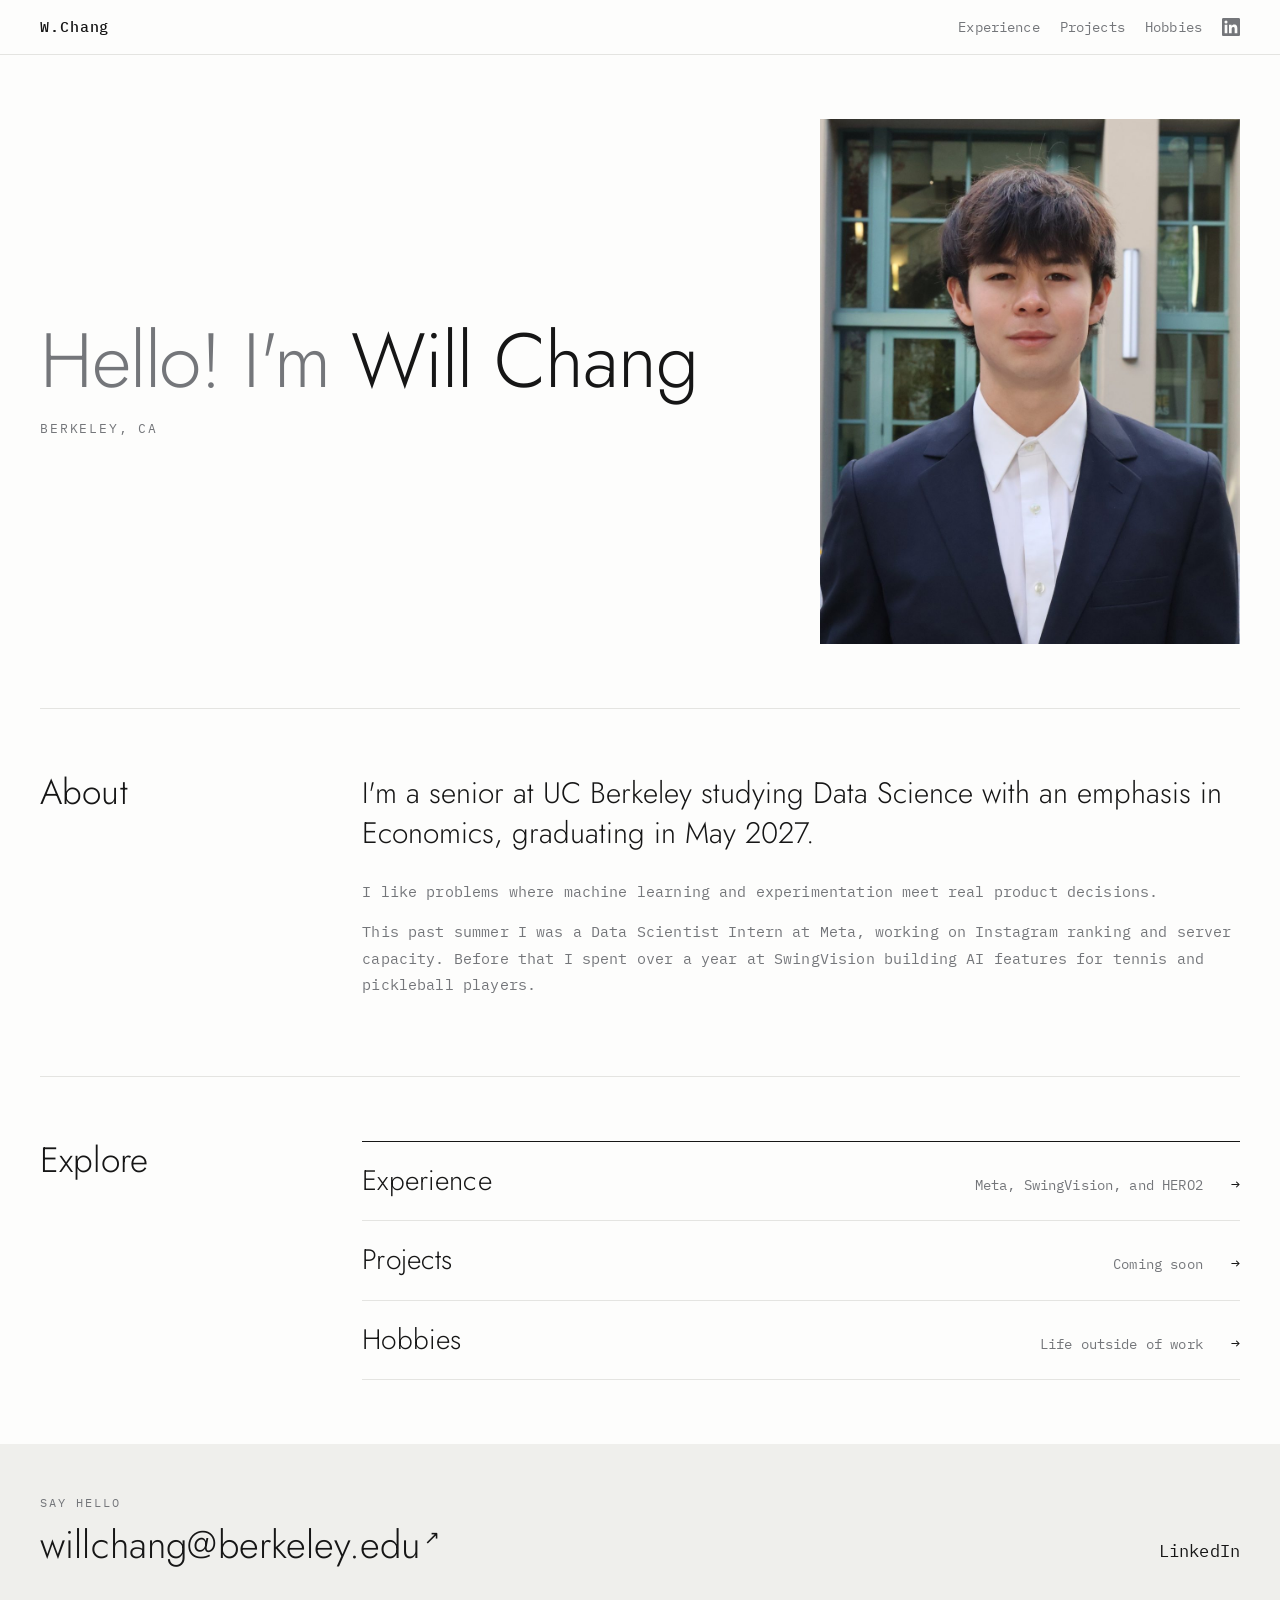
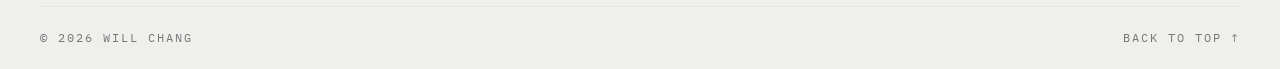
==== index.html @ 9edc7289 "Footer: say-hello email, LinkedIn, back to top; align bar edges with content Co-Authored-By: Claude " ====
<!doctype html>
<html lang="en">
<head>
  <meta charset="utf-8">
  <meta name="viewport" content="width=device-width, initial-scale=1">
  <title>William Chang</title>
  <meta name="description" content="William Chang — Data Science at UC Berkeley.">
  <link rel="preconnect" href="https://fonts.googleapis.com">
  <link rel="preconnect" href="https://fonts.gstatic.com" crossorigin>
  <link href="https://fonts.googleapis.com/css2?family=IBM+Plex+Mono:wght@400;500&family=Jost:wght@300;400&display=swap" rel="stylesheet">
  <link rel="stylesheet" href="assets/style.css">
</head>
<body>
  <header>
    <nav>
      <a class="brand" href="index.html">W.Chang</a>
      <ul class="links">
        <li><a href="experience.html">Experience</a></li>
        <li><a href="projects.html">Projects</a></li>
        <li><a href="hobbies.html">Hobbies</a></li>
        <li><a href="https://www.linkedin.com/in/william-chang-2434bb2b8/" aria-label="LinkedIn"><svg viewBox="0 0 24 24" aria-hidden="true"><path d="M20.45 20.45h-3.56v-5.57c0-1.33-.02-3.04-1.85-3.04-1.85 0-2.13 1.45-2.13 2.94v5.67H9.35V9h3.41v1.56h.05c.48-.9 1.64-1.85 3.37-1.85 3.6 0 4.27 2.37 4.27 5.46v6.28zM5.34 7.43a2.06 2.06 0 1 1 0-4.13 2.06 2.06 0 0 1 0 4.13zM7.12 20.45H3.56V9h3.56v11.45zM22.22 0H1.77C.79 0 0 .77 0 1.73v20.54C0 23.23.79 24 1.77 24h20.45c.98 0 1.78-.77 1.78-1.73V1.73C24 .77 23.2 0 22.22 0z"/></svg></a></li>
      </ul>
    </nav>
  </header>
  <main class="home-main">
    <section class="hero">
      <div class="hero-text">
        <h1 class="name"><span class="hello">Hello! I'm</span> Will Chang</h1>
        <p class="eyebrow">Berkeley, CA</p>
      </div>
      <div class="photo"><img src="assets/headshot.jpg" alt="William Chang" width="1000" height="1250"></div>
    </section>

    <section class="band" id="about">
      <h2 class="band-label">About</h2>
      <div class="band-body">
        <p class="lead">I'm a senior at UC Berkeley studying Data Science with an emphasis in Economics, graduating in May 2027.</p>
        <p>I like problems where machine learning and experimentation meet real product decisions.</p>
        <p>This past summer I was a Data Scientist Intern at Meta, working on Instagram ranking and server capacity. Before that I spent over a year at SwingVision building AI features for tennis and pickleball players.</p>
      </div>
    </section>

    <section class="band" id="explore">
      <h2 class="band-label">Explore</h2>
      <ul class="explore">
        <li><a href="experience.html"><span class="ex-name">Experience</span><span class="ex-desc">Meta, SwingVision, and HERO2</span><span class="ex-arrow" aria-hidden="true">→</span></a></li>
        <li><a href="projects.html"><span class="ex-name">Projects</span><span class="ex-desc">Coming soon</span><span class="ex-arrow" aria-hidden="true">→</span></a></li>
        <li><a href="hobbies.html"><span class="ex-name">Hobbies</span><span class="ex-desc">Life outside of work</span><span class="ex-arrow" aria-hidden="true">→</span></a></li>
      </ul>
    </section>
  </main>

  <footer>
    <div class="foot-top">
      <a class="say-hello" href="mailto:willchang@berkeley.edu">
        <span class="sh-label">Say hello</span>
        <span class="sh-email">willchang@berkeley.edu<span class="sh-arrow" aria-hidden="true">↗</span></span>
      </a>
      <a class="foot-li" href="https://www.linkedin.com/in/william-chang-2434bb2b8/">LinkedIn</a>
    </div>
    <div class="foot-line">
      <span>© 2026 Will Chang</span>
      <a href="#" onclick="window.scrollTo({top:0,behavior:'smooth'});return false;">Back to top ↑</a>
    </div>
  </footer>
</body>
</html>
---- assets/style.css ----
/* Split home: fixed bio column + scrolling index panel. Mono body, thin geometric display. */
:root {
  --bg: #fdfdfc;
  --text: #161616;
  --muted: #74767a;
  --line: #e4e4e1;
  --accent: #2f5bd3;
  --tile: #efefec;
  --display: "Jost", "Futura", "Avenir Next", sans-serif;
  --mono: "IBM Plex Mono", ui-monospace, "SF Mono", Menlo, monospace;
}
@media (prefers-color-scheme: dark) {
  :root:not([data-theme="light"]) { --bg: #131313; --text: #ececea; --muted: #94969a; --line: #2a2a2a; --accent: #8aa8ff; --tile: #1e1e1e; color-scheme: dark; }
}
:root[data-theme="dark"] { --bg: #131313; --text: #ececea; --muted: #94969a; --line: #2a2a2a; --accent: #8aa8ff; --tile: #1e1e1e; color-scheme: dark; }

* { box-sizing: border-box; margin: 0; padding: 0; }
body {
  background: var(--bg); color: var(--text);
  font: 15px/1.75 var(--mono);
  letter-spacing: 0.01em;
  -webkit-font-smoothing: antialiased;
  min-height: 100vh; display: flex; flex-direction: column;
}
a { color: inherit; text-decoration: underline; text-decoration-color: var(--line); text-underline-offset: 4px; }
a:hover { color: var(--accent); text-decoration-color: currentColor; }
a.ext::after { content: " ↗"; font-size: 0.75em; color: var(--muted); }
:focus-visible { outline: 2px solid var(--accent); outline-offset: 2px; }
.muted { color: var(--muted); }

/* Top bar */
header { border-bottom: 1px solid var(--line); flex-shrink: 0; }
nav { display: flex; align-items: center; justify-content: space-between; gap: 8px 20px; flex-wrap: wrap;
  padding: 14px max(16px, env(safe-area-inset-right, 0px)) 14px max(16px, env(safe-area-inset-left, 0px)); }
.brand { text-decoration: none; color: var(--text); letter-spacing: 0.06em; font-weight: 500; }
.brand .dot { width: 26px; height: 26px; border-radius: 50%; background: var(--tile); display: grid; place-items: center; font-size: 10px; color: var(--text); }
.links { display: flex; align-items: center; gap: 4px 20px; list-style: none; flex-wrap: wrap; font-size: 0.87rem; }
.links a { text-decoration: none; color: var(--muted); }
.links a:hover, .links a[aria-current="page"] { color: var(--text); }
.links svg { width: 18px; height: 18px; display: block; fill: currentColor; }

/* Home: stacked hero, about band, explore list */
.home-main { flex: 1; width: 100%; max-width: 1400px; margin: 0 auto;
  padding-left: max(40px, env(safe-area-inset-left, 0px)); padding-right: max(40px, env(safe-area-inset-right, 0px)); }
.hero { display: grid; grid-template-columns: minmax(0, 1fr) minmax(260px, 420px); gap: 48px; align-items: center; padding-block: 64px; }
.hero-text { display: flex; flex-direction: column; gap: 18px; min-width: 0; }
.eyebrow { text-transform: uppercase; letter-spacing: 0.14em; font-size: 0.82rem; color: var(--muted); margin: 0; }
.name { font-family: var(--display); font-weight: 300; font-size: clamp(2.8rem, 6vw, 5.2rem); line-height: 1.02; letter-spacing: -0.015em; margin: 0; text-wrap: balance; }
.name .hello { color: var(--muted); }
.hero-sub { color: var(--muted); margin: 0; }
.contact { display: flex; flex-wrap: wrap; gap: 6px 24px; font-size: 0.9rem; margin-top: 6px; }
.photo { width: 100%; max-width: 100%; aspect-ratio: 4 / 5; background: var(--tile); overflow: hidden; }
.photo img { width: 100%; height: 100%; object-fit: cover; display: block; }
.band { display: grid; grid-template-columns: minmax(160px, 1fr) minmax(0, 3.2fr); gap: 24px 48px; border-top: 1px solid var(--line); padding-block: 64px; }
.band-label { font-family: var(--display); font-weight: 300; font-size: 2.2rem; line-height: 1.1; margin: 0; }
.band-body { min-width: 0; }
.band-body p { color: var(--muted); }
.band-body .lead { font-family: var(--display); font-weight: 300; font-size: clamp(1.4rem, 2.4vw, 1.85rem); line-height: 1.35; color: var(--text); margin-bottom: 26px; letter-spacing: 0; }
.explore { list-style: none; border-top: 1px solid var(--text); }
.explore li { border-bottom: 1px solid var(--line); }
.explore a { display: grid; grid-template-columns: minmax(0, 1fr) auto auto; align-items: baseline; gap: 8px 28px; padding-block: 22px; text-decoration: none; }
.ex-name { font-family: var(--display); font-weight: 300; font-size: clamp(1.4rem, 2.2vw, 1.8rem); line-height: 1.2; }
.ex-desc { color: var(--muted); font-size: 0.9rem; text-align: right; }
.ex-arrow { transition: transform 0.2s ease; }
.explore a:hover .ex-arrow { transform: translateX(4px); }
.explore a:hover .ex-name { color: var(--accent); }
@media (prefers-reduced-motion: reduce) { .ex-arrow { transition: none; } }
@media (max-width: 760px) {
  .home-main { padding-left: max(16px, env(safe-area-inset-left, 0px)); padding-right: max(16px, env(safe-area-inset-right, 0px)); }
  .hero { grid-template-columns: 1fr; gap: 32px; padding-block: 48px; }
  .photo { max-width: 420px; }
  .band { grid-template-columns: 1fr; padding-block: 48px; }
  .explore a { grid-template-columns: minmax(0, 1fr) auto; }
  .ex-desc { grid-column: 1; grid-row: 2; text-align: left; }
  .ex-arrow { grid-column: 2; grid-row: 1; }
}

/* Inner pages */
.wrap { width: 100%; max-width: 760px; margin: 0 auto; padding-left: max(16px, env(safe-area-inset-left, 0px)); padding-right: max(16px, env(safe-area-inset-right, 0px)); }
main.wrap { padding-top: 64px; padding-bottom: 88px; flex: 1; }
h1 { font-family: var(--display); font-weight: 300; font-size: clamp(2.6rem, 6vw, 3.6rem); line-height: 1.05; margin-bottom: 18px; text-wrap: balance; }
h2 { font-weight: 500; font-size: 1rem; margin: 48px 0 14px; }
p { margin-bottom: 14px; }
.lede { color: var(--muted); max-width: 60ch; }
.role { padding: 32px 0; border-top: 1px solid var(--line); }
.role:first-of-type { border-top: none; padding-top: 12px; }
.role-head { display: flex; justify-content: space-between; align-items: baseline; gap: 4px 16px; flex-wrap: wrap; }
.role h3 { font-size: 1rem; font-weight: 500; }
.role .title { color: var(--muted); margin-bottom: 12px; }
.role .when { color: var(--muted); font-size: 0.85rem; white-space: nowrap; }
.role ul { padding-left: 18px; }
.role li { margin-bottom: 8px; }
.placeholder { border: 1px dashed var(--line); padding: 48px 24px; text-align: center; color: var(--muted); }
footer { flex-shrink: 0; background: var(--tile);
  padding-left: max(16px, env(safe-area-inset-left, 0px)); padding-right: max(16px, env(safe-area-inset-right, 0px)); }
.foot-top { display: flex; justify-content: space-between; align-items: flex-end; gap: 20px 32px; flex-wrap: wrap; padding-block: 48px 40px; border-bottom: 1px solid var(--line); }
.say-hello { display: flex; flex-direction: column; gap: 10px; text-decoration: none; min-width: 0; }
.sh-label, .foot-line { text-transform: uppercase; letter-spacing: 0.16em; font-size: 0.78rem; color: var(--muted); }
.sh-email { font-family: var(--display); font-weight: 300; font-size: clamp(1.6rem, 3.4vw, 2.4rem); line-height: 1.1; overflow-wrap: anywhere; }
.sh-arrow { font-size: 0.5em; vertical-align: super; margin-left: 4px; }
.say-hello:hover .sh-email { color: var(--accent); }
.foot-li { font-size: 1.05rem; text-decoration: none; }
.foot-line { display: flex; justify-content: space-between; gap: 12px 16px; flex-wrap: wrap; padding-block: 20px; }
.foot-line a { color: var(--muted); text-decoration: none; }
.foot-line a:hover { color: var(--text); }
@media (max-width: 560px) { main.wrap { padding-top: 44px; padding-bottom: 64px; } }
@media (min-width: 761px) {
  nav, footer { padding-left: max(40px, env(safe-area-inset-left, 0px)); padding-right: max(40px, env(safe-area-inset-right, 0px)); }
}
nav { max-width: 1400px; margin: 0 auto; }
.foot-top, .foot-line { max-width: 1320px; margin-left: auto; margin-right: auto; }
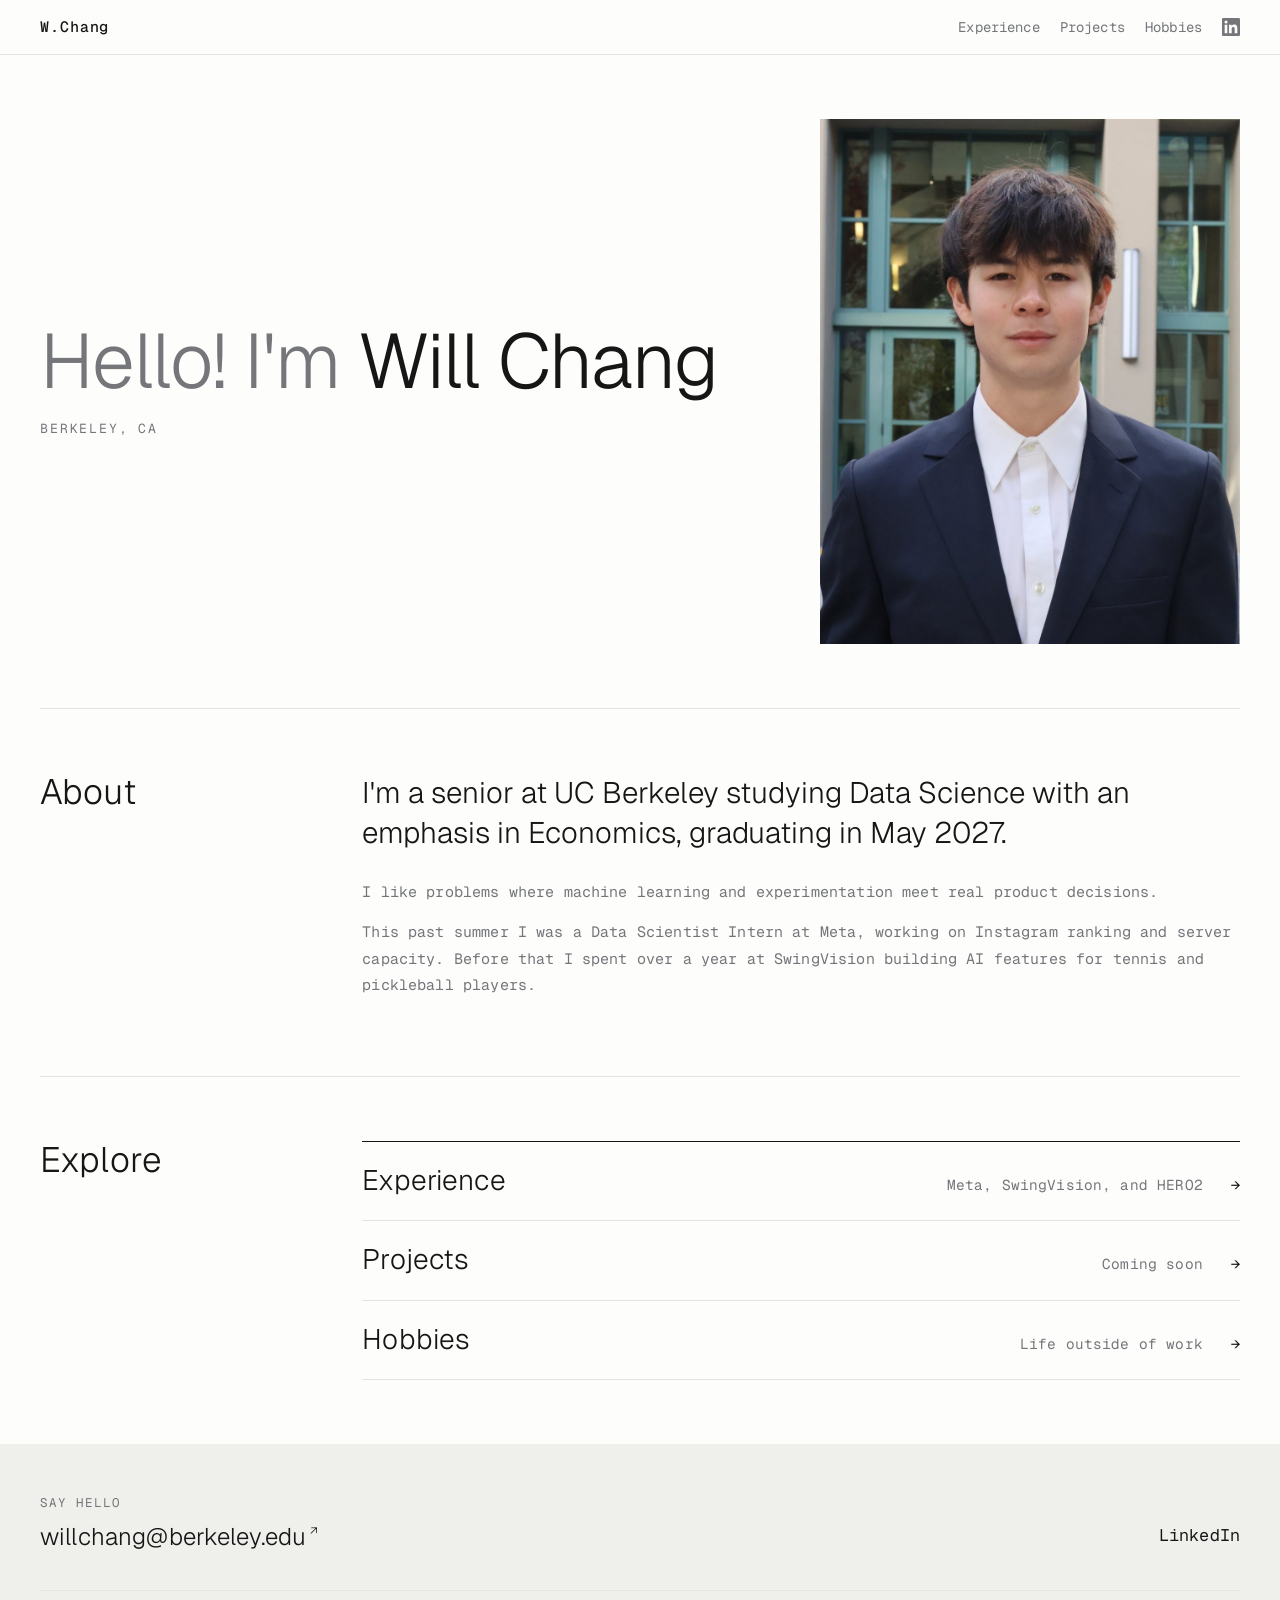
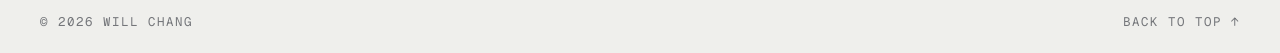
==== commit 8a5bb813: "Switch sitewide fonts to Geist + Geist Mono; smaller footer email Co-Authored-By: Claude Opus 5.5 <n" ====
--- a/index.html
+++ b/index.html
@@ -7,7 +7,7 @@
   <meta name="description" content="William Chang — Data Science at UC Berkeley.">
   <link rel="preconnect" href="https://fonts.googleapis.com">
   <link rel="preconnect" href="https://fonts.gstatic.com" crossorigin>
-  <link href="https://fonts.googleapis.com/css2?family=IBM+Plex+Mono:wght@400;500&family=Jost:wght@300;400&display=swap" rel="stylesheet">
+  <link href="https://fonts.googleapis.com/css2?family=Geist:wght@300;400;500&family=Geist+Mono:wght@400;500&display=swap" rel="stylesheet">
   <link rel="stylesheet" href="assets/style.css">
 </head>
 <body>
--- a/assets/style.css
+++ b/assets/style.css
@@ -1,4 +1,4 @@
-/* Split home: fixed bio column + scrolling index panel. Mono body, thin geometric display. */
+/* Stacked home. Geist headings, Geist Mono body. */
 :root {
   --bg: #fdfdfc;
   --text: #161616;
@@ -6,8 +6,8 @@
   --line: #e4e4e1;
   --accent: #2f5bd3;
   --tile: #efefec;
-  --display: "Jost", "Futura", "Avenir Next", sans-serif;
-  --mono: "IBM Plex Mono", ui-monospace, "SF Mono", Menlo, monospace;
+  --display: "Geist", system-ui, -apple-system, "Segoe UI", sans-serif;
+  --mono: "Geist Mono", ui-monospace, "SF Mono", Menlo, monospace;
 }
 @media (prefers-color-scheme: dark) {
   :root:not([data-theme="light"]) { --bg: #131313; --text: #ececea; --muted: #94969a; --line: #2a2a2a; --accent: #8aa8ff; --tile: #1e1e1e; color-scheme: dark; }
@@ -96,7 +96,7 @@
 .foot-top { display: flex; justify-content: space-between; align-items: flex-end; gap: 20px 32px; flex-wrap: wrap; padding-block: 48px 40px; border-bottom: 1px solid var(--line); }
 .say-hello { display: flex; flex-direction: column; gap: 10px; text-decoration: none; min-width: 0; }
 .sh-label, .foot-line { text-transform: uppercase; letter-spacing: 0.16em; font-size: 0.78rem; color: var(--muted); }
-.sh-email { font-family: var(--display); font-weight: 300; font-size: clamp(1.6rem, 3.4vw, 2.4rem); line-height: 1.1; overflow-wrap: anywhere; }
+.sh-email { font-family: var(--display); font-weight: 300; font-size: clamp(1.15rem, 2vw, 1.5rem); line-height: 1.1; overflow-wrap: anywhere; }
 .sh-arrow { font-size: 0.5em; vertical-align: super; margin-left: 4px; }
 .say-hello:hover .sh-email { color: var(--accent); }
 .foot-li { font-size: 1.05rem; text-decoration: none; }
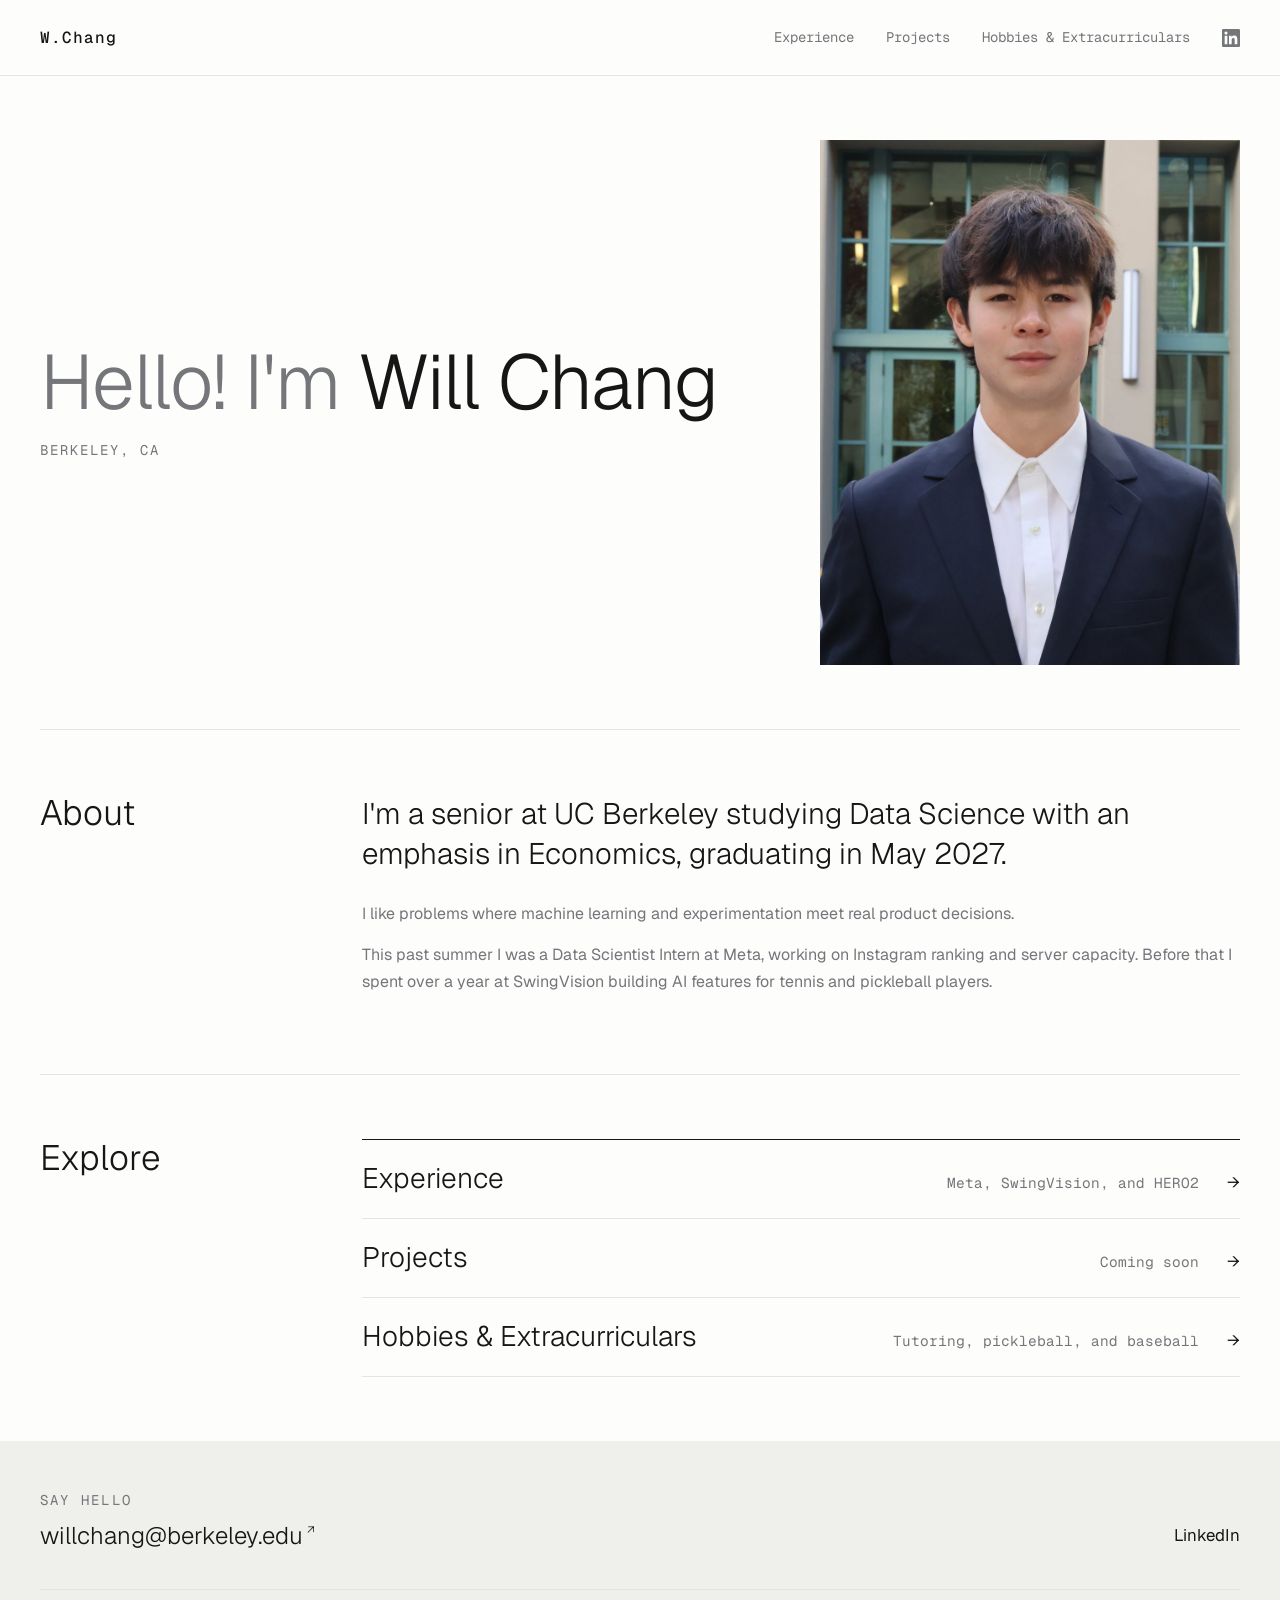
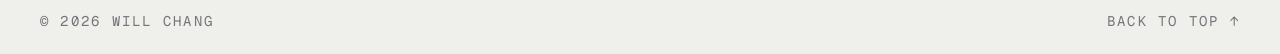
==== commit fa458537: "Hobbies & Extracurriculars page: tutoring, pickleball, baseball Co-Authored-By: Claude Opus 5.5 <nor" ====
--- a/index.html
+++ b/index.html
@@ -17,7 +17,7 @@
       <ul class="links">
         <li><a href="experience.html">Experience</a></li>
         <li><a href="projects.html">Projects</a></li>
-        <li><a href="hobbies.html">Hobbies</a></li>
+        <li><a href="hobbies.html">Hobbies & Extracurriculars</a></li>
         <li><a href="https://www.linkedin.com/in/william-chang-2434bb2b8/" aria-label="LinkedIn"><svg viewBox="0 0 24 24" aria-hidden="true"><path d="M20.45 20.45h-3.56v-5.57c0-1.33-.02-3.04-1.85-3.04-1.85 0-2.13 1.45-2.13 2.94v5.67H9.35V9h3.41v1.56h.05c.48-.9 1.64-1.85 3.37-1.85 3.6 0 4.27 2.37 4.27 5.46v6.28zM5.34 7.43a2.06 2.06 0 1 1 0-4.13 2.06 2.06 0 0 1 0 4.13zM7.12 20.45H3.56V9h3.56v11.45zM22.22 0H1.77C.79 0 0 .77 0 1.73v20.54C0 23.23.79 24 1.77 24h20.45c.98 0 1.78-.77 1.78-1.73V1.73C24 .77 23.2 0 22.22 0z"/></svg></a></li>
       </ul>
     </nav>
@@ -45,7 +45,7 @@
       <ul class="explore">
         <li><a href="experience.html"><span class="ex-name">Experience</span><span class="ex-desc">Meta, SwingVision, and HERO2</span><span class="ex-arrow" aria-hidden="true">→</span></a></li>
         <li><a href="projects.html"><span class="ex-name">Projects</span><span class="ex-desc">Coming soon</span><span class="ex-arrow" aria-hidden="true">→</span></a></li>
-        <li><a href="hobbies.html"><span class="ex-name">Hobbies</span><span class="ex-desc">Life outside of work</span><span class="ex-arrow" aria-hidden="true">→</span></a></li>
+        <li><a href="hobbies.html"><span class="ex-name">Hobbies &amp; Extracurriculars</span><span class="ex-desc">Tutoring, pickleball, and baseball</span><span class="ex-arrow" aria-hidden="true">→</span></a></li>
       </ul>
     </section>
   </main>
--- a/assets/style.css
+++ b/assets/style.css
@@ -1,4 +1,4 @@
-/* Stacked home. Geist headings, Geist Mono body. */
+/* Stacked home. Geist for headings and text, Geist Mono for small labels. */
 :root {
   --bg: #fdfdfc;
   --text: #161616;
@@ -8,6 +8,7 @@
   --tile: #efefec;
   --display: "Geist", system-ui, -apple-system, "Segoe UI", sans-serif;
   --mono: "Geist Mono", ui-monospace, "SF Mono", Menlo, monospace;
+  --sans: "Geist", system-ui, -apple-system, "Segoe UI", sans-serif;
 }
 @media (prefers-color-scheme: dark) {
   :root:not([data-theme="light"]) { --bg: #131313; --text: #ececea; --muted: #94969a; --line: #2a2a2a; --accent: #8aa8ff; --tile: #1e1e1e; color-scheme: dark; }
@@ -17,8 +18,7 @@
 * { box-sizing: border-box; margin: 0; padding: 0; }
 body {
   background: var(--bg); color: var(--text);
-  font: 15px/1.75 var(--mono);
-  letter-spacing: 0.01em;
+  font: 16px/1.7 var(--sans);
   -webkit-font-smoothing: antialiased;
   min-height: 100vh; display: flex; flex-direction: column;
 }
@@ -30,11 +30,11 @@
 
 /* Top bar */
 header { border-bottom: 1px solid var(--line); flex-shrink: 0; }
-nav { display: flex; align-items: center; justify-content: space-between; gap: 8px 20px; flex-wrap: wrap;
-  padding: 14px max(16px, env(safe-area-inset-right, 0px)) 14px max(16px, env(safe-area-inset-left, 0px)); }
+header nav { display: flex; align-items: center; justify-content: space-between; gap: 8px 20px; flex-wrap: wrap;
+  padding: 24px max(16px, env(safe-area-inset-right, 0px)) 24px max(16px, env(safe-area-inset-left, 0px)); }
 .brand { text-decoration: none; color: var(--text); letter-spacing: 0.06em; font-weight: 500; }
 .brand .dot { width: 26px; height: 26px; border-radius: 50%; background: var(--tile); display: grid; place-items: center; font-size: 10px; color: var(--text); }
-.links { display: flex; align-items: center; gap: 4px 20px; list-style: none; flex-wrap: wrap; font-size: 0.87rem; }
+.links { display: flex; align-items: center; gap: 4px 32px; list-style: none; flex-wrap: wrap; font-size: 0.87rem; }
 .links a { text-decoration: none; color: var(--muted); }
 .links a:hover, .links a[aria-current="page"] { color: var(--text); }
 .links svg { width: 18px; height: 18px; display: block; fill: currentColor; }
@@ -44,7 +44,7 @@
   padding-left: max(40px, env(safe-area-inset-left, 0px)); padding-right: max(40px, env(safe-area-inset-right, 0px)); }
 .hero { display: grid; grid-template-columns: minmax(0, 1fr) minmax(260px, 420px); gap: 48px; align-items: center; padding-block: 64px; }
 .hero-text { display: flex; flex-direction: column; gap: 18px; min-width: 0; }
-.eyebrow { text-transform: uppercase; letter-spacing: 0.14em; font-size: 0.82rem; color: var(--muted); margin: 0; }
+.eyebrow { text-transform: uppercase; letter-spacing: 0.14em; font-size: 0.875rem; color: var(--muted); margin: 0; }
 .name { font-family: var(--display); font-weight: 300; font-size: clamp(2.8rem, 6vw, 5.2rem); line-height: 1.02; letter-spacing: -0.015em; margin: 0; text-wrap: balance; }
 .name .hello { color: var(--muted); }
 .hero-sub { color: var(--muted); margin: 0; }
@@ -76,26 +76,31 @@
 }
 
 /* Inner pages */
-.wrap { width: 100%; max-width: 760px; margin: 0 auto; padding-left: max(16px, env(safe-area-inset-left, 0px)); padding-right: max(16px, env(safe-area-inset-right, 0px)); }
-main.wrap { padding-top: 64px; padding-bottom: 88px; flex: 1; }
+.wrap { width: 100%; max-width: 1400px; margin: 0 auto; padding-left: max(16px, env(safe-area-inset-left, 0px)); padding-right: max(16px, env(safe-area-inset-right, 0px)); }
+main.wrap { padding-top: 80px; padding-bottom: 88px; flex: 1; }
 h1 { font-family: var(--display); font-weight: 300; font-size: clamp(2.6rem, 6vw, 3.6rem); line-height: 1.05; margin-bottom: 18px; text-wrap: balance; }
 h2 { font-weight: 500; font-size: 1rem; margin: 48px 0 14px; }
 p { margin-bottom: 14px; }
 .lede { color: var(--muted); max-width: 60ch; }
-.role { padding: 32px 0; border-top: 1px solid var(--line); }
-.role:first-of-type { border-top: none; padding-top: 12px; }
-.role-head { display: flex; justify-content: space-between; align-items: baseline; gap: 4px 16px; flex-wrap: wrap; }
-.role h3 { font-size: 1rem; font-weight: 500; }
-.role .title { color: var(--muted); margin-bottom: 12px; }
-.role .when { color: var(--muted); font-size: 0.85rem; white-space: nowrap; }
+.role { padding-block: 40px; border-top: 1px solid var(--line); }
+.roles .role:first-child { border-top: none; }
+.role-head { display: flex; justify-content: space-between; align-items: baseline; gap: 6px 32px; flex-wrap: wrap; }
+.role h3 { font-family: var(--display); font-weight: 400; font-size: clamp(1.6rem, 2.8vw, 2.2rem); line-height: 1.15; margin: 0; }
+.role .when { text-transform: uppercase; letter-spacing: 0.12em; font-size: 0.875rem; color: var(--muted); margin: 0; white-space: nowrap; }
+.role .title { color: var(--muted); margin: 6px 0 18px; }
 .role ul { padding-left: 18px; }
-.role li { margin-bottom: 8px; }
+.role li { margin-bottom: 14px; }
+.role li strong { font-weight: 500; color: var(--text); }
+@media (max-width: 860px) {
+  .role { padding-block: 32px; }
+  .role-head { flex-direction: column-reverse; align-items: flex-start; }
+}
 .placeholder { border: 1px dashed var(--line); padding: 48px 24px; text-align: center; color: var(--muted); }
 footer { flex-shrink: 0; background: var(--tile);
   padding-left: max(16px, env(safe-area-inset-left, 0px)); padding-right: max(16px, env(safe-area-inset-right, 0px)); }
 .foot-top { display: flex; justify-content: space-between; align-items: flex-end; gap: 20px 32px; flex-wrap: wrap; padding-block: 48px 40px; border-bottom: 1px solid var(--line); }
 .say-hello { display: flex; flex-direction: column; gap: 10px; text-decoration: none; min-width: 0; }
-.sh-label, .foot-line { text-transform: uppercase; letter-spacing: 0.16em; font-size: 0.78rem; color: var(--muted); }
+.sh-label, .foot-line { text-transform: uppercase; letter-spacing: 0.16em; font-size: 0.875rem; color: var(--muted); }
 .sh-email { font-family: var(--display); font-weight: 300; font-size: clamp(1.15rem, 2vw, 1.5rem); line-height: 1.1; overflow-wrap: anywhere; }
 .sh-arrow { font-size: 0.5em; vertical-align: super; margin-left: 4px; }
 .say-hello:hover .sh-email { color: var(--accent); }
@@ -105,7 +110,57 @@
 .foot-line a:hover { color: var(--text); }
 @media (max-width: 560px) { main.wrap { padding-top: 44px; padding-bottom: 64px; } }
 @media (min-width: 761px) {
-  nav, footer { padding-left: max(40px, env(safe-area-inset-left, 0px)); padding-right: max(40px, env(safe-area-inset-right, 0px)); }
+  main.wrap { padding-left: max(40px, env(safe-area-inset-left, 0px)); padding-right: max(40px, env(safe-area-inset-right, 0px)); }
+  header nav, footer { padding-left: max(40px, env(safe-area-inset-left, 0px)); padding-right: max(40px, env(safe-area-inset-right, 0px)); }
 }
-nav { max-width: 1400px; margin: 0 auto; }
+header nav { max-width: 1400px; margin: 0 auto; }
 .foot-top, .foot-line { max-width: 1320px; margin-left: auto; margin-right: auto; }
+
+/* Inner page header */
+.page-head { display: flex; flex-direction: column; align-items: flex-start; gap: 22px; padding-bottom: 32px; }
+.page-head h1 { margin-top: 4px !important; }
+.page-head h1 { margin: 0; }
+.crumbs { display: flex; gap: 10px; text-transform: uppercase; letter-spacing: 0.14em; font-size: 0.875rem; color: var(--muted); }
+.crumbs a { color: var(--muted); text-decoration: none; }
+.crumbs a:hover { color: var(--text); text-decoration: underline; }
+.crumbs [aria-current] { color: var(--text); }
+.tagline { font-family: var(--display); font-weight: 300; font-size: clamp(1.05rem, 1.7vw, 1.3rem); line-height: 1.45; max-width: 52ch; margin: 0; }
+.dl { display: inline-flex; align-items: center; gap: 8px; text-transform: uppercase; letter-spacing: 0.14em; font-size: 0.875rem; text-decoration: none; padding-bottom: 3px; border-bottom: 1px solid var(--text); }
+.dl svg { width: 15px; height: 15px; }
+.dl:hover { color: var(--accent); border-color: var(--accent); }
+.dl:hover svg { transform: translateY(2px); }
+.dl svg { transition: transform 0.2s ease; }
+@media (prefers-reduced-motion: reduce) { .dl svg { transition: none; } }
+.role h3 a { text-decoration-thickness: 1px; }
+
+/* Experience sections */
+.jump { display: flex; flex-wrap: wrap; gap: 6px 12px; margin-top: 10px; text-transform: uppercase; letter-spacing: 0.14em; font-size: 0.875rem; color: var(--muted); }
+.jump a { color: var(--muted); text-decoration: none; }
+.jump a:hover { color: var(--text); text-decoration: underline; }
+.xsec { padding-top: 48px; scroll-margin-top: 16px; }
+.xlabel { text-transform: uppercase; letter-spacing: 0.14em; font-size: 0.875rem; font-weight: 400; color: var(--muted); margin: 0; padding-bottom: 14px; border-bottom: 1px solid var(--text); }
+.xsec > .role { border-top: none; }
+.sublabel { font-size: 0.85rem; font-weight: 500; margin: 22px 0 12px; }
+.courses { list-style: none; padding: 0 !important; margin: 0; display: grid; grid-template-columns: repeat(2, minmax(0, 1fr)); grid-template-rows: repeat(5, auto); grid-auto-flow: column; column-gap: 48px; border-top: 1px solid var(--line); }
+.courses li { margin: 0 !important; display: grid; grid-template-columns: 9ch minmax(0, 1fr); gap: 16px; padding-block: 12px; border-bottom: 1px solid var(--line); min-width: 0; }
+.courses .code { color: var(--muted); white-space: nowrap; }
+@media (max-width: 860px) { .courses { grid-template-columns: minmax(0, 1fr); grid-template-rows: none; grid-auto-flow: row; } }
+.skills { margin: 0; }
+.skill-row { display: grid; grid-template-columns: 300px minmax(0, 1fr); align-items: center; gap: 10px 32px; padding-block: 20px; border-bottom: 1px solid var(--line); }
+.skill-row dt { font-family: var(--display); font-weight: 400; font-size: clamp(1.2rem, 1.8vw, 1.45rem); line-height: 1.2; color: var(--text); }
+.skill-row dd { margin: 0; min-width: 0; }
+.chips { list-style: none; display: flex; flex-wrap: wrap; gap: 8px; padding: 0; margin: 0; }
+.chips li { border: 1px solid var(--line); padding: 3px 10px; font-size: 0.85rem; white-space: nowrap; }
+@media (max-width: 760px) { .skill-row { grid-template-columns: 1fr; } }
+
+/* Company logos beside page title: equal height, equal visible gaps */
+.title-row { display: flex; align-items: center; justify-content: space-between; gap: 16px 32px; flex-wrap: wrap; width: 100%; }
+.marks { display: flex; align-items: center; gap: clamp(20px, 3vw, 40px); }
+.marks img { display: block; height: clamp(34px, 4vw, 52px); width: auto; }
+.role { scroll-margin-top: 16px; }
+
+/* Monospace reserved for small labels, codes and tags */
+.brand, .links, .eyebrow, .crumbs, .jump, .xlabel, .role .when, .dl, .sh-label, .foot-line, .courses .code, .chips li, .ex-desc, .role .title { font-family: var(--mono); }
+.xsec > .role + .role { border-top: 1px solid var(--line); }
+.role > p.muted { margin: 0; }
+.role-head + p.muted { margin-top: 10px; }
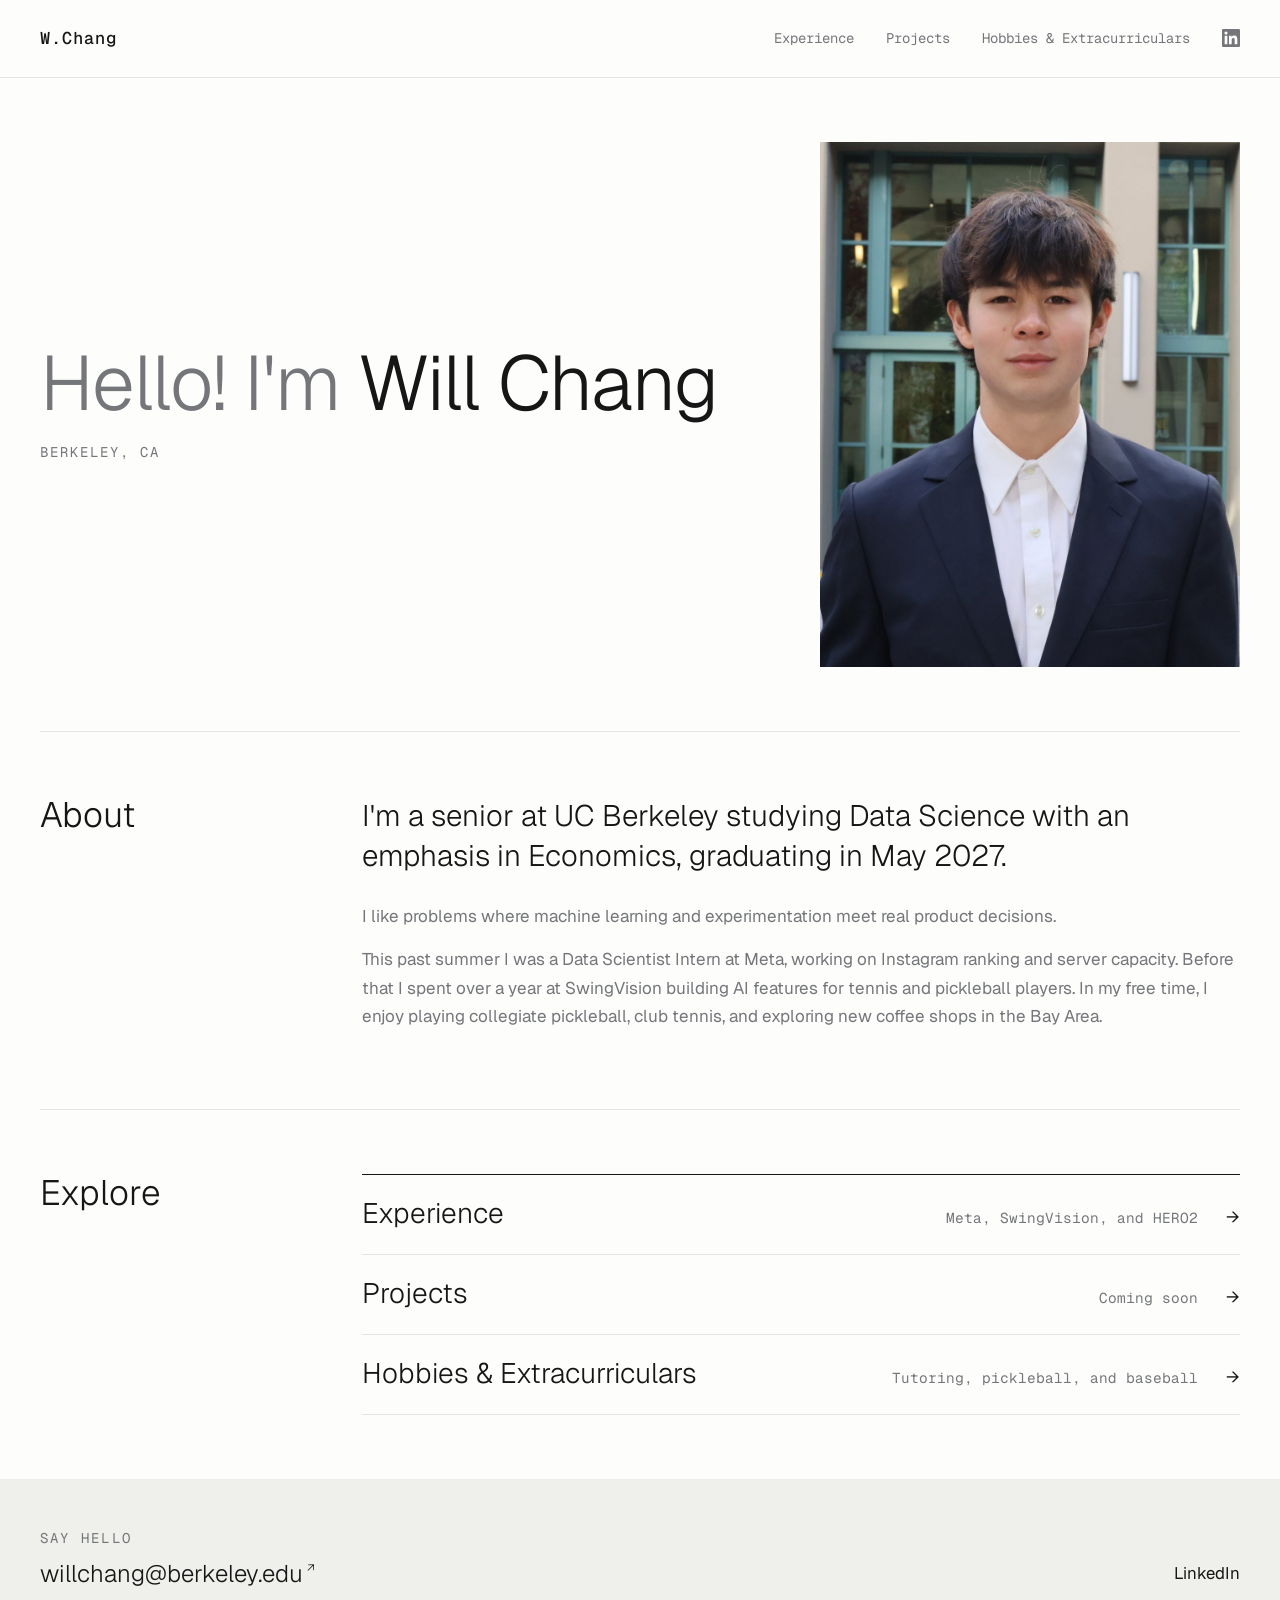
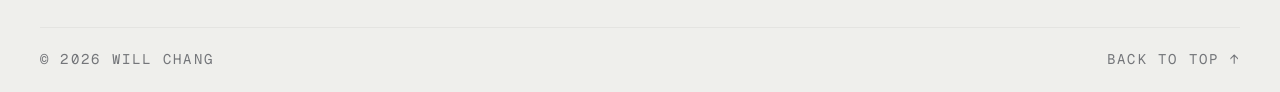
==== commit cff4e537: "Home about: add free-time sentence Co-Authored-By: Claude Opus 5.5 <noreply@anthropic.com> Claude-Se" ====
--- a/index.html
+++ b/index.html
@@ -36,7 +36,7 @@
       <div class="band-body">
         <p class="lead">I'm a senior at UC Berkeley studying Data Science with an emphasis in Economics, graduating in May 2027.</p>
         <p>I like problems where machine learning and experimentation meet real product decisions.</p>
-        <p>This past summer I was a Data Scientist Intern at Meta, working on Instagram ranking and server capacity. Before that I spent over a year at SwingVision building AI features for tennis and pickleball players.</p>
+        <p>This past summer I was a Data Scientist Intern at Meta, working on Instagram ranking and server capacity. Before that I spent over a year at SwingVision building AI features for tennis and pickleball players. In my free time, I enjoy playing collegiate pickleball, club tennis, and exploring new coffee shops in the Bay Area.</p>
       </div>
     </section>
 
--- a/assets/style.css
+++ b/assets/style.css
@@ -18,7 +18,7 @@
 * { box-sizing: border-box; margin: 0; padding: 0; }
 body {
   background: var(--bg); color: var(--text);
-  font: 16px/1.7 var(--sans);
+  font: 17px/1.7 var(--sans);
   -webkit-font-smoothing: antialiased;
   min-height: 100vh; display: flex; flex-direction: column;
 }
@@ -90,7 +90,7 @@
 .role .title { color: var(--muted); margin: 6px 0 18px; }
 .role ul { padding-left: 18px; }
 .role li { margin-bottom: 14px; }
-.role li strong { font-weight: 500; color: var(--text); }
+.role li strong { font-weight: 600; color: var(--text); }
 @media (max-width: 860px) {
   .role { padding-block: 32px; }
   .role-head { flex-direction: column-reverse; align-items: flex-start; }
@@ -117,14 +117,15 @@
 .foot-top, .foot-line { max-width: 1320px; margin-left: auto; margin-right: auto; }
 
 /* Inner page header */
-.page-head { display: flex; flex-direction: column; align-items: flex-start; gap: 22px; padding-bottom: 32px; }
+.page-head { display: flex; flex-direction: column; align-items: flex-start; gap: 32px; padding-bottom: 40px; }
+.page-head .dl { margin-top: 8px; }
 .page-head h1 { margin-top: 4px !important; }
 .page-head h1 { margin: 0; }
 .crumbs { display: flex; gap: 10px; text-transform: uppercase; letter-spacing: 0.14em; font-size: 0.875rem; color: var(--muted); }
 .crumbs a { color: var(--muted); text-decoration: none; }
 .crumbs a:hover { color: var(--text); text-decoration: underline; }
 .crumbs [aria-current] { color: var(--text); }
-.tagline { font-family: var(--display); font-weight: 300; font-size: clamp(1.05rem, 1.7vw, 1.3rem); line-height: 1.45; max-width: 52ch; margin: 0; }
+.tagline { font-family: var(--mono); font-weight: 400; font-size: clamp(0.95rem, 1.3vw, 1.05rem); line-height: 1.65; max-width: 64ch; margin: 0; }
 .dl { display: inline-flex; align-items: center; gap: 8px; text-transform: uppercase; letter-spacing: 0.14em; font-size: 0.875rem; text-decoration: none; padding-bottom: 3px; border-bottom: 1px solid var(--text); }
 .dl svg { width: 15px; height: 15px; }
 .dl:hover { color: var(--accent); border-color: var(--accent); }
@@ -134,7 +135,7 @@
 .role h3 a { text-decoration-thickness: 1px; }
 
 /* Experience sections */
-.jump { display: flex; flex-wrap: wrap; gap: 6px 12px; margin-top: 10px; text-transform: uppercase; letter-spacing: 0.14em; font-size: 0.875rem; color: var(--muted); }
+.jump { display: flex; flex-wrap: wrap; gap: 6px 12px; margin-top: 16px; text-transform: uppercase; letter-spacing: 0.14em; font-size: 0.875rem; color: var(--muted); }
 .jump a { color: var(--muted); text-decoration: none; }
 .jump a:hover { color: var(--text); text-decoration: underline; }
 .xsec { padding-top: 48px; scroll-margin-top: 16px; }
@@ -164,3 +165,38 @@
 .xsec > .role + .role { border-top: 1px solid var(--line); }
 .role > p.muted { margin: 0; }
 .role-head + p.muted { margin-top: 10px; }
+
+/* Hobbies tiles */
+.tiles { display: grid; grid-template-columns: repeat(2, minmax(0, 1fr)); gap: 32px; padding-top: 32px; }
+.tile { display: flex; flex-direction: column; gap: 18px; text-decoration: none; color: var(--text); min-width: 0; }
+.tile-photo, .story-photo { aspect-ratio: 4 / 3; max-width: 100%; background: var(--tile); display: grid; place-items: center; overflow: hidden; }
+.tile-photo span, .story-photo span { font-family: var(--mono); font-size: 0.875rem; color: var(--muted); }
+.tile-photo img, .story-photo img { width: 100%; height: 100%; object-fit: cover; display: block; transition: transform 0.4s ease; }
+.tile-body { display: flex; flex-direction: column; gap: 6px; }
+.tile-title { font-family: var(--display); font-weight: 400; font-size: clamp(1.5rem, 2.4vw, 2rem); line-height: 1.15; margin: 0; }
+.tile-meta { font-family: var(--mono); color: var(--muted); font-size: 0.9rem; margin: 0; }
+.tile-more { font-family: var(--mono); text-transform: uppercase; letter-spacing: 0.14em; font-size: 0.875rem; margin-top: 10px; }
+.tile-more span { display: inline-block; transition: transform 0.2s ease; }
+a.tile:hover .tile-title { color: var(--accent); }
+a.tile:hover .tile-more span { transform: translateX(4px); }
+a.tile:hover .tile-photo img { transform: scale(1.03); }
+@media (prefers-reduced-motion: reduce) { .tile-more span, .tile-photo img { transition: none; } }
+@media (max-width: 600px) { .tiles { grid-template-columns: minmax(0, 1fr); gap: 40px; } }
+
+/* Single hobby page */
+.story { display: grid; grid-template-columns: minmax(0, 1fr) minmax(0, 1.3fr); gap: 48px; align-items: start; padding-top: 16px; }
+.story-photo { aspect-ratio: 4 / 3; }
+.story-text { min-width: 0; max-width: 68ch; }
+.back { margin-top: 56px; font-family: var(--mono); font-size: 0.9rem; }
+.back a { text-decoration: none; color: var(--muted); }
+.back a:hover { color: var(--text); }
+@media (max-width: 760px) { .story { grid-template-columns: 1fr; gap: 28px; } }
+
+/* Featured extracurricular */
+.feature { display: grid; grid-template-columns: minmax(0, 1fr) minmax(0, 1fr); gap: 32px 48px; align-items: center; padding-top: 32px; }
+.feature-body { display: flex; flex-direction: column; gap: 6px; min-width: 0; }
+.feature-body .tile-title { margin-bottom: 6px; }
+.feature-text { margin: 18px 0 0; max-width: 60ch; }
+@media (max-width: 760px) { .feature { grid-template-columns: 1fr; } }
+.tiles .tile-photo { aspect-ratio: 16 / 9; }
+.feature .tile-photo { aspect-ratio: 4 / 3; }
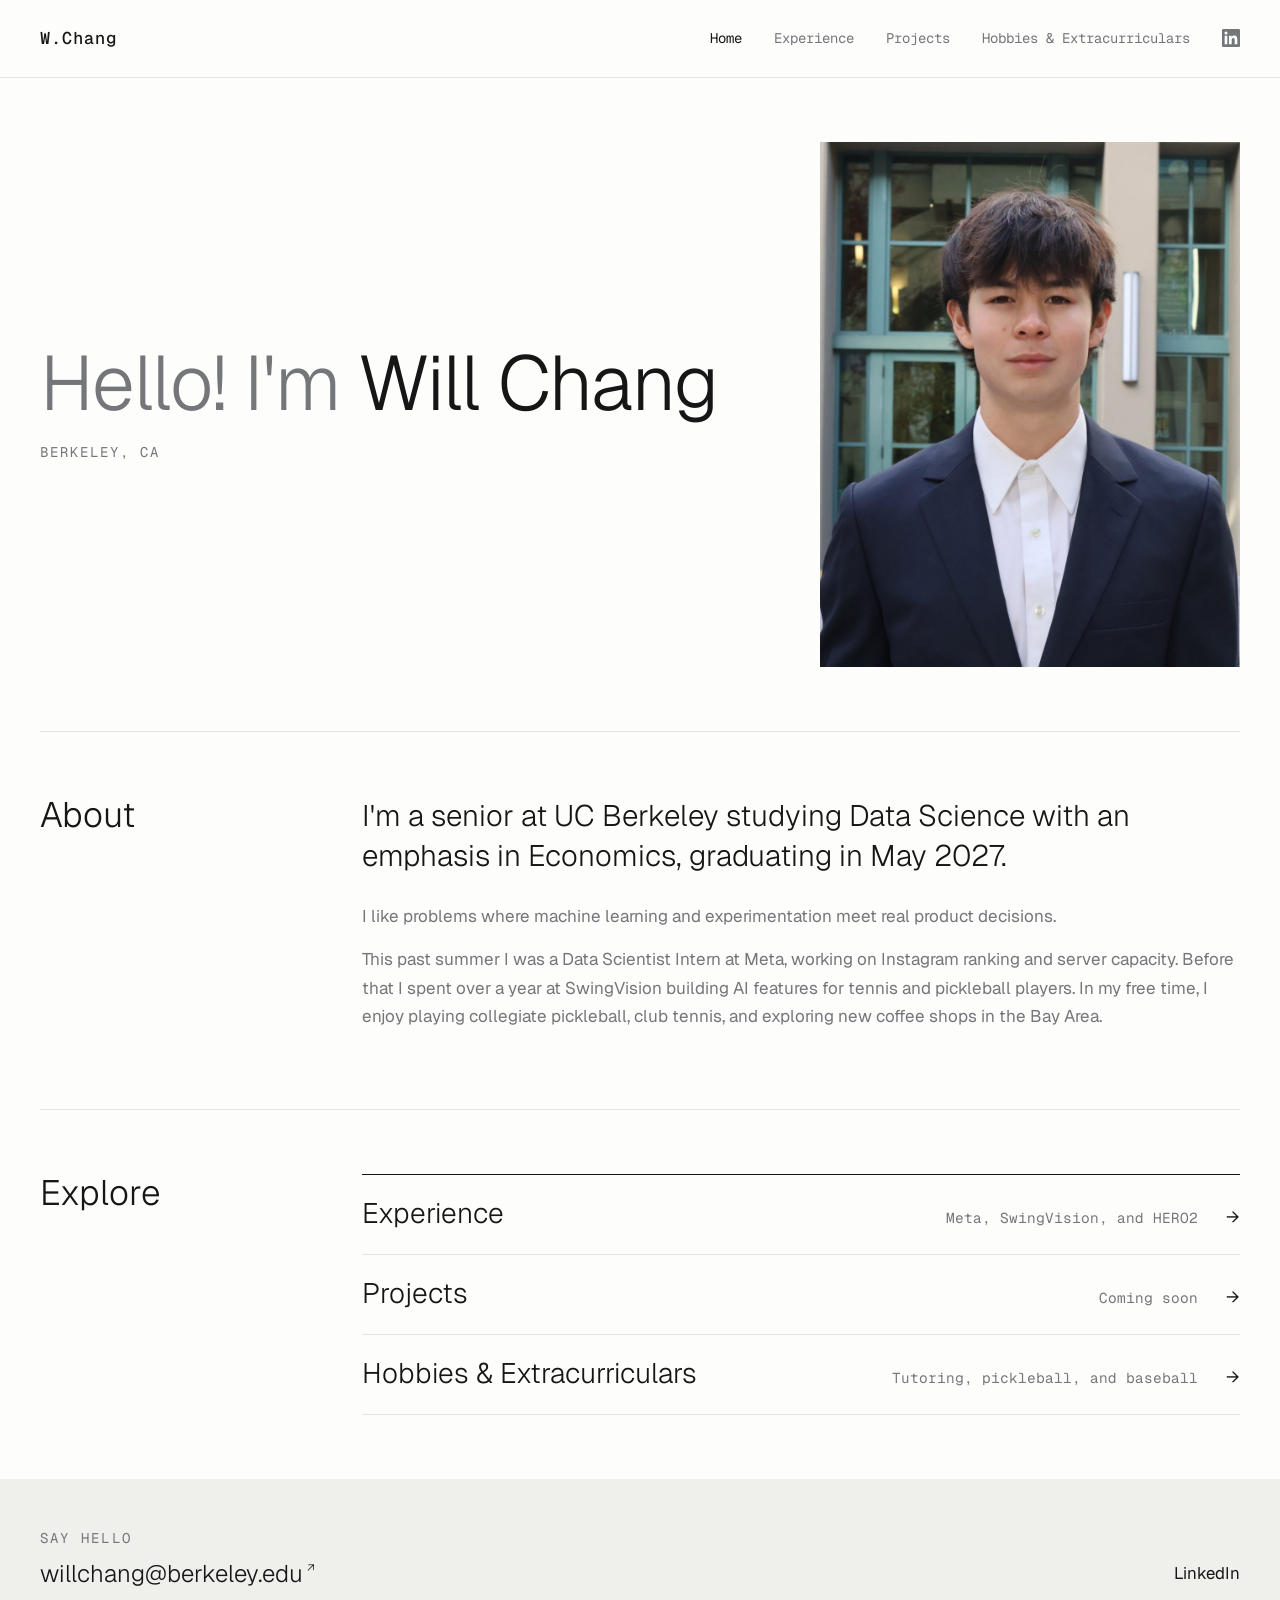
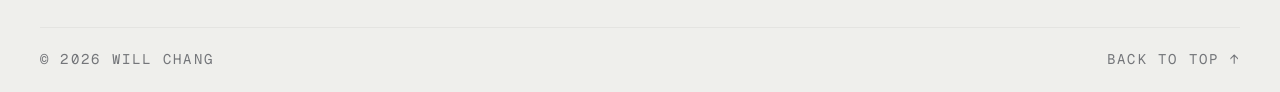
==== commit 52f49067: "Add Home to top nav Co-Authored-By: Claude Opus 5.5 <noreply@anthropic.com> Claude-Session: https://" ====
--- a/index.html
+++ b/index.html
@@ -15,6 +15,7 @@
     <nav>
       <a class="brand" href="index.html">W.Chang</a>
       <ul class="links">
+        <li><a href="index.html" aria-current="page">Home</a></li>
         <li><a href="experience.html">Experience</a></li>
         <li><a href="projects.html">Projects</a></li>
         <li><a href="hobbies.html">Hobbies & Extracurriculars</a></li>
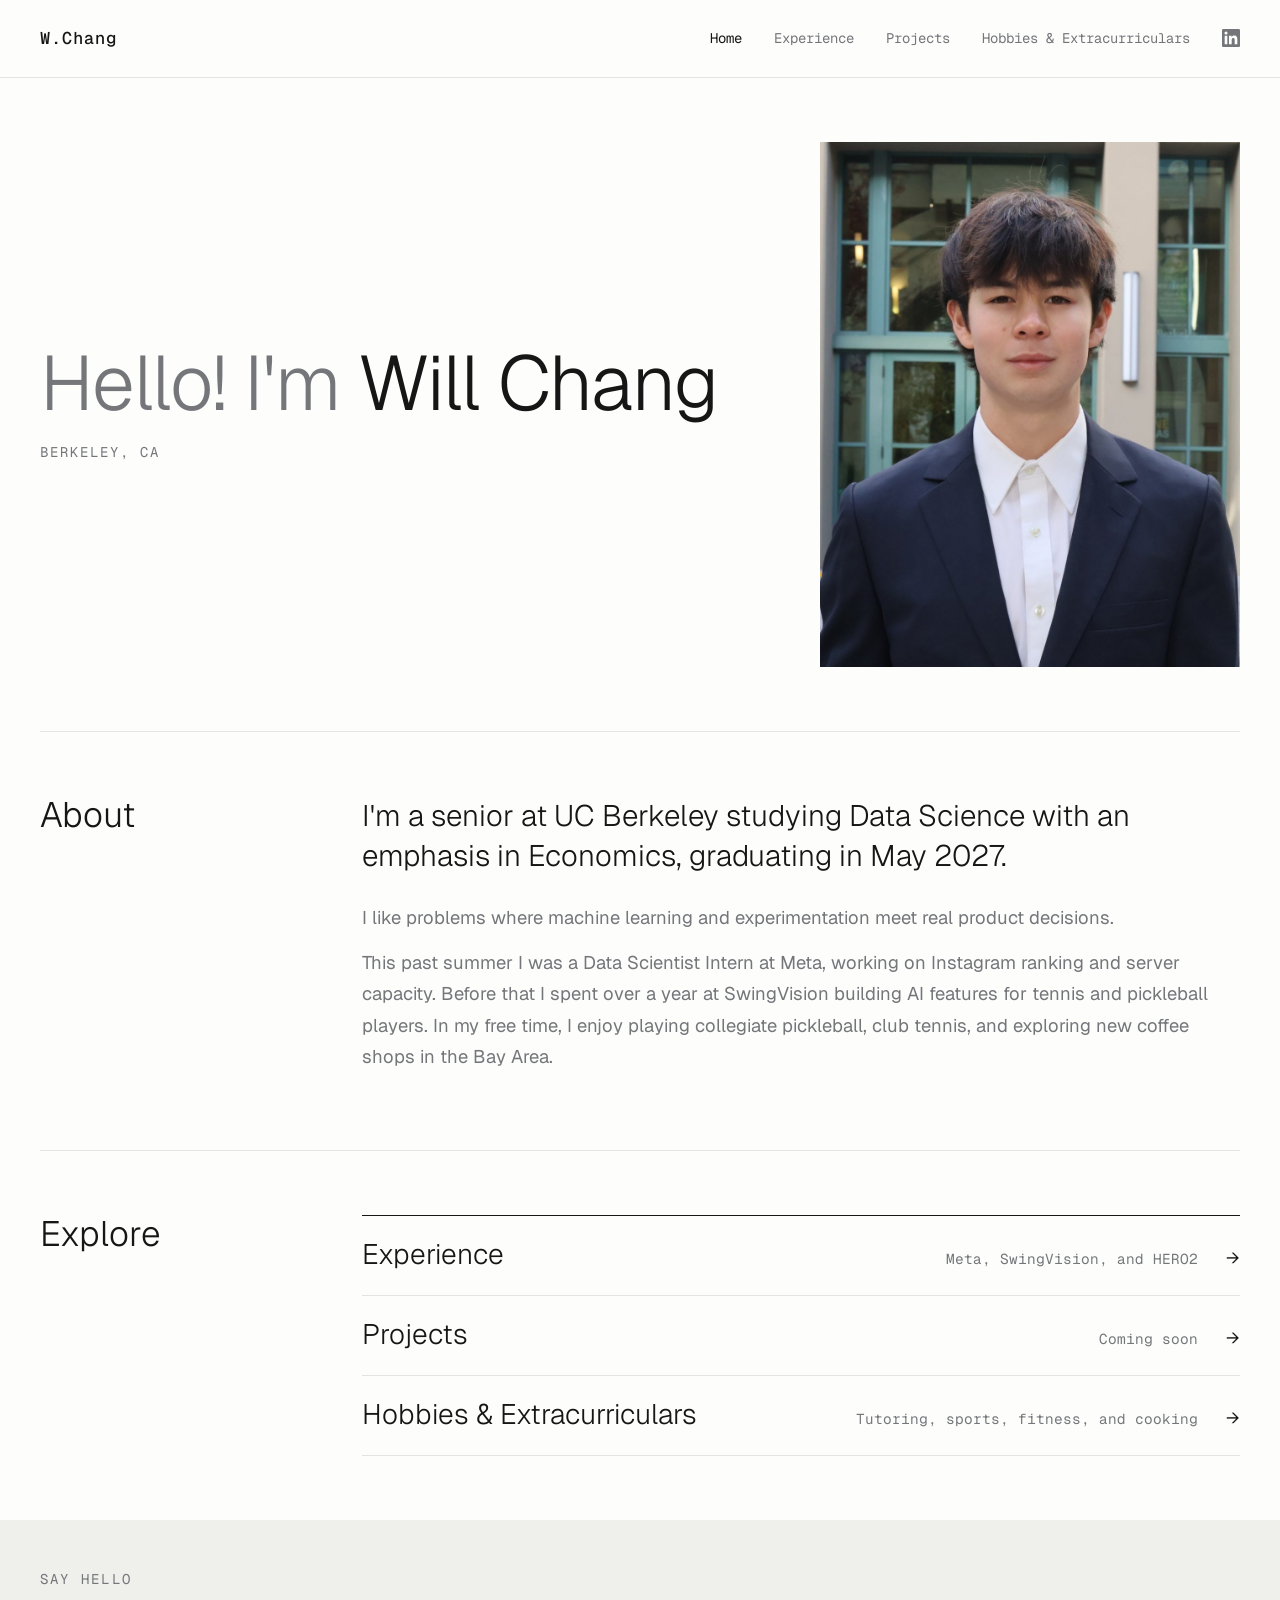
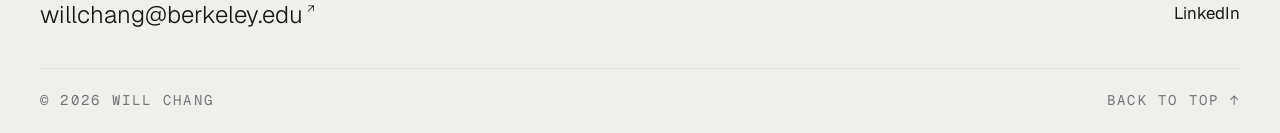
==== commit 5b7e2e4a: "Hobbies: text-only list linking to pages; add fitness and healthy cooking pages Co-Authored-By: Clau" ====
--- a/index.html
+++ b/index.html
@@ -46,7 +46,7 @@
       <ul class="explore">
         <li><a href="experience.html"><span class="ex-name">Experience</span><span class="ex-desc">Meta, SwingVision, and HERO2</span><span class="ex-arrow" aria-hidden="true">→</span></a></li>
         <li><a href="projects.html"><span class="ex-name">Projects</span><span class="ex-desc">Coming soon</span><span class="ex-arrow" aria-hidden="true">→</span></a></li>
-        <li><a href="hobbies.html"><span class="ex-name">Hobbies &amp; Extracurriculars</span><span class="ex-desc">Tutoring, pickleball, and baseball</span><span class="ex-arrow" aria-hidden="true">→</span></a></li>
+        <li><a href="hobbies.html"><span class="ex-name">Hobbies &amp; Extracurriculars</span><span class="ex-desc">Tutoring, sports, fitness, and cooking</span><span class="ex-arrow" aria-hidden="true">→</span></a></li>
       </ul>
     </section>
   </main>
--- a/assets/style.css
+++ b/assets/style.css
@@ -95,7 +95,7 @@
   .role { padding-block: 32px; }
   .role-head { flex-direction: column-reverse; align-items: flex-start; }
 }
-.placeholder { border: 1px dashed var(--line); padding: 48px 24px; text-align: center; color: var(--muted); }
+.placeholder { border: 1px dashed var(--line); padding: 64px 24px; text-align: center; color: var(--muted); font-family: var(--mono); font-size: 0.875rem; margin-top: 16px; }
 footer { flex-shrink: 0; background: var(--tile);
   padding-left: max(16px, env(safe-area-inset-left, 0px)); padding-right: max(16px, env(safe-area-inset-right, 0px)); }
 .foot-top { display: flex; justify-content: space-between; align-items: flex-end; gap: 20px 32px; flex-wrap: wrap; padding-block: 48px 40px; border-bottom: 1px solid var(--line); }
@@ -185,18 +185,20 @@
 
 /* Single hobby page */
 .story { display: grid; grid-template-columns: minmax(0, 1fr) minmax(0, 1.3fr); gap: 48px; align-items: start; padding-top: 16px; }
-.story-photo { aspect-ratio: 4 / 3; }
+.story-photo { aspect-ratio: 4 / 5; }
 .story-text { min-width: 0; max-width: 68ch; }
 .back { margin-top: 56px; font-family: var(--mono); font-size: 0.9rem; }
 .back a { text-decoration: none; color: var(--muted); }
 .back a:hover { color: var(--text); }
 @media (max-width: 760px) { .story { grid-template-columns: 1fr; gap: 28px; } }
 
-/* Featured extracurricular */
-.feature { display: grid; grid-template-columns: minmax(0, 1fr) minmax(0, 1fr); gap: 32px 48px; align-items: center; padding-top: 32px; }
-.feature-body { display: flex; flex-direction: column; gap: 6px; min-width: 0; }
-.feature-body .tile-title { margin-bottom: 6px; }
-.feature-text { margin: 18px 0 0; max-width: 60ch; }
+/* Featured extracurricular (text only) */
+.feature { display: grid; grid-template-columns: minmax(0, 1fr) minmax(0, 1.6fr); gap: 20px 48px; align-items: start; padding-block: 32px 8px; }
+.feature-head { display: flex; flex-direction: column; gap: 6px; min-width: 0; }
+.feature-head .tile-title { margin-bottom: 6px; }
+.feature-text { min-width: 0; max-width: 68ch; padding-top: 6px; }
+.feature-text p { margin: 0 0 14px; }
 @media (max-width: 760px) { .feature { grid-template-columns: 1fr; } }
 .tiles .tile-photo { aspect-ratio: 16 / 9; }
-.feature .tile-photo { aspect-ratio: 4 / 3; }
+.band-body p:not(.lead) { font-size: 1.15rem; line-height: 1.7; }
+.hobby-list { margin-top: 0; border-top: none; }
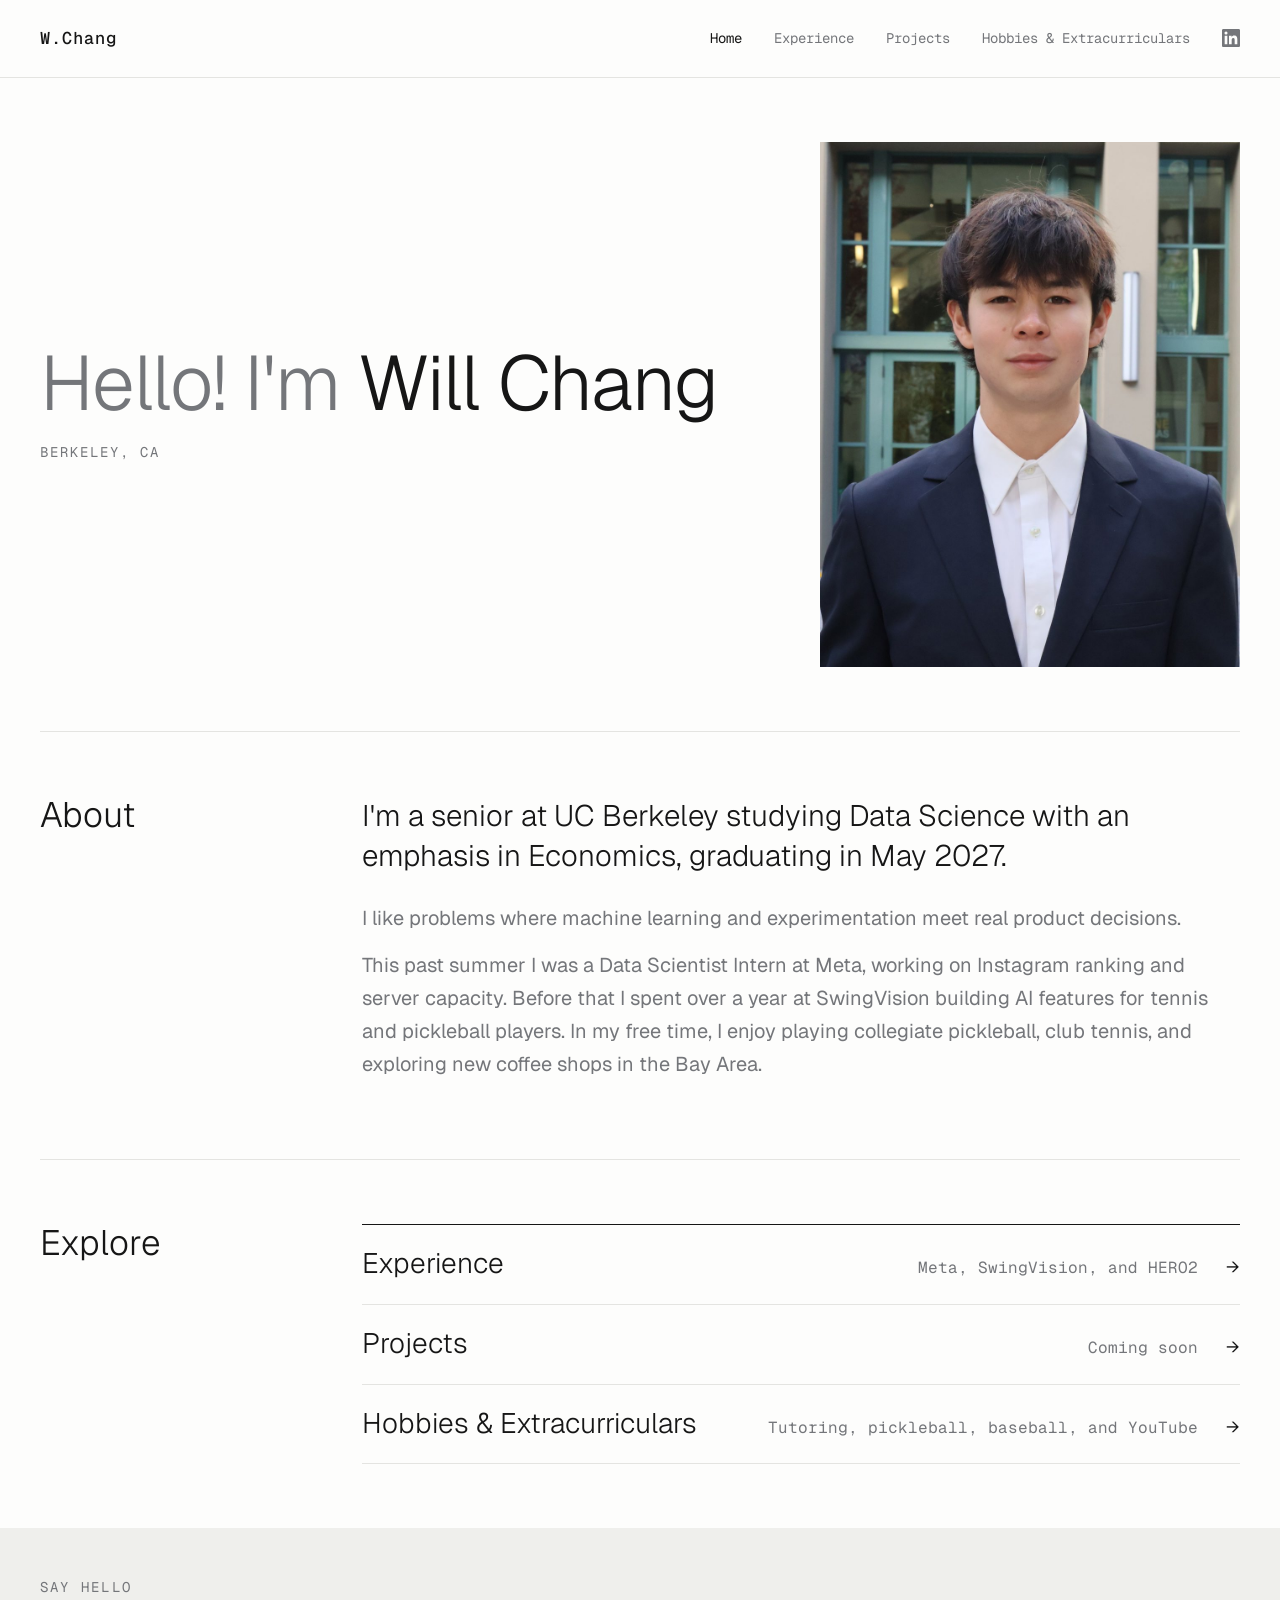
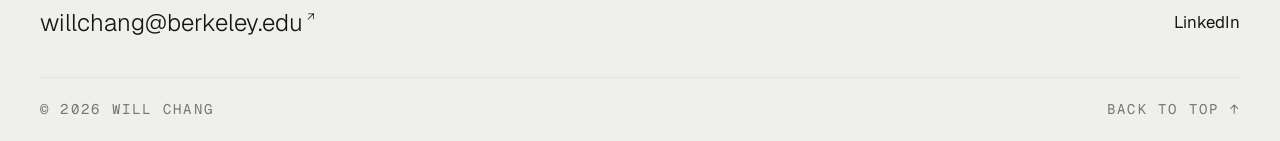
==== commit 7f40fc9a: "Hobbies: remove fitness and cooking, add YouTube linking to channel Co-Authored-By: Claude Opus 5.5 " ====
--- a/index.html
+++ b/index.html
@@ -46,7 +46,7 @@
       <ul class="explore">
         <li><a href="experience.html"><span class="ex-name">Experience</span><span class="ex-desc">Meta, SwingVision, and HERO2</span><span class="ex-arrow" aria-hidden="true">→</span></a></li>
         <li><a href="projects.html"><span class="ex-name">Projects</span><span class="ex-desc">Coming soon</span><span class="ex-arrow" aria-hidden="true">→</span></a></li>
-        <li><a href="hobbies.html"><span class="ex-name">Hobbies &amp; Extracurriculars</span><span class="ex-desc">Tutoring, sports, fitness, and cooking</span><span class="ex-arrow" aria-hidden="true">→</span></a></li>
+        <li><a href="hobbies.html"><span class="ex-name">Hobbies &amp; Extracurriculars</span><span class="ex-desc">Tutoring, pickleball, baseball, and YouTube</span><span class="ex-arrow" aria-hidden="true">→</span></a></li>
       </ul>
     </section>
   </main>
--- a/assets/style.css
+++ b/assets/style.css
@@ -60,7 +60,7 @@
 .explore li { border-bottom: 1px solid var(--line); }
 .explore a { display: grid; grid-template-columns: minmax(0, 1fr) auto auto; align-items: baseline; gap: 8px 28px; padding-block: 22px; text-decoration: none; }
 .ex-name { font-family: var(--display); font-weight: 300; font-size: clamp(1.4rem, 2.2vw, 1.8rem); line-height: 1.2; }
-.ex-desc { color: var(--muted); font-size: 0.9rem; text-align: right; }
+.ex-desc { color: var(--muted); font-size: 1rem; text-align: right; }
 .ex-arrow { transition: transform 0.2s ease; }
 .explore a:hover .ex-arrow { transform: translateX(4px); }
 .explore a:hover .ex-name { color: var(--accent); }
@@ -125,7 +125,7 @@
 .crumbs a { color: var(--muted); text-decoration: none; }
 .crumbs a:hover { color: var(--text); text-decoration: underline; }
 .crumbs [aria-current] { color: var(--text); }
-.tagline { font-family: var(--mono); font-weight: 400; font-size: clamp(0.95rem, 1.3vw, 1.05rem); line-height: 1.65; max-width: 64ch; margin: 0; }
+.tagline { font-family: var(--mono); font-weight: 400; font-size: clamp(1.05rem, 1.5vw, 1.2rem); line-height: 1.6; max-width: 64ch; margin: 0; }
 .dl { display: inline-flex; align-items: center; gap: 8px; text-transform: uppercase; letter-spacing: 0.14em; font-size: 0.875rem; text-decoration: none; padding-bottom: 3px; border-bottom: 1px solid var(--text); }
 .dl svg { width: 15px; height: 15px; }
 .dl:hover { color: var(--accent); border-color: var(--accent); }
@@ -141,7 +141,7 @@
 .xsec { padding-top: 48px; scroll-margin-top: 16px; }
 .xlabel { text-transform: uppercase; letter-spacing: 0.14em; font-size: 0.875rem; font-weight: 400; color: var(--muted); margin: 0; padding-bottom: 14px; border-bottom: 1px solid var(--text); }
 .xsec > .role { border-top: none; }
-.sublabel { font-size: 0.85rem; font-weight: 500; margin: 22px 0 12px; }
+.sublabel { font-family: var(--mono); text-transform: uppercase; letter-spacing: 0.14em; font-size: 0.875rem; font-weight: 400; color: var(--muted); margin: 28px 0 12px; }
 .courses { list-style: none; padding: 0 !important; margin: 0; display: grid; grid-template-columns: repeat(2, minmax(0, 1fr)); grid-template-rows: repeat(5, auto); grid-auto-flow: column; column-gap: 48px; border-top: 1px solid var(--line); }
 .courses li { margin: 0 !important; display: grid; grid-template-columns: 9ch minmax(0, 1fr); gap: 16px; padding-block: 12px; border-bottom: 1px solid var(--line); min-width: 0; }
 .courses .code { color: var(--muted); white-space: nowrap; }
@@ -161,7 +161,7 @@
 .role { scroll-margin-top: 16px; }
 
 /* Monospace reserved for small labels, codes and tags */
-.brand, .links, .eyebrow, .crumbs, .jump, .xlabel, .role .when, .dl, .sh-label, .foot-line, .courses .code, .chips li, .ex-desc, .role .title { font-family: var(--mono); }
+.brand, .links, .eyebrow, .crumbs, .jump, .xlabel, .dl, .sh-label, .foot-line, .courses .code, .chips li, .ex-desc { font-family: var(--mono); }
 .xsec > .role + .role { border-top: 1px solid var(--line); }
 .role > p.muted { margin: 0; }
 .role-head + p.muted { margin-top: 10px; }
@@ -200,5 +200,14 @@
 .feature-text p { margin: 0 0 14px; }
 @media (max-width: 760px) { .feature { grid-template-columns: 1fr; } }
 .tiles .tile-photo { aspect-ratio: 16 / 9; }
-.band-body p:not(.lead) { font-size: 1.15rem; line-height: 1.7; }
+.band-body p:not(.lead) { font-size: 1.25rem; line-height: 1.65; }
 .hobby-list { margin-top: 0; border-top: none; }
+.tagline.tagline-wide { max-width: 86ch; }
+.role-desc { color: var(--muted); font-size: 1.05rem; line-height: 1.75; margin: 4px 0 0; max-width: none; }
+.role-desc strong { font-weight: 600; color: var(--text); }
+
+/* Job title, location and dates in the body font (same as course names) */
+.role .title { font-family: var(--sans); font-size: 1.05rem; }
+.role .when { font-family: var(--sans); text-transform: none; letter-spacing: 0; font-size: 1rem; }
+.explore .ex-static { display: grid; grid-template-columns: minmax(0, 1fr) auto; align-items: baseline; gap: 8px 28px; padding-block: 22px; }
+@media (max-width: 760px) { .explore .ex-static { grid-template-columns: minmax(0, 1fr); } .explore .ex-static .ex-desc { text-align: left; } }
